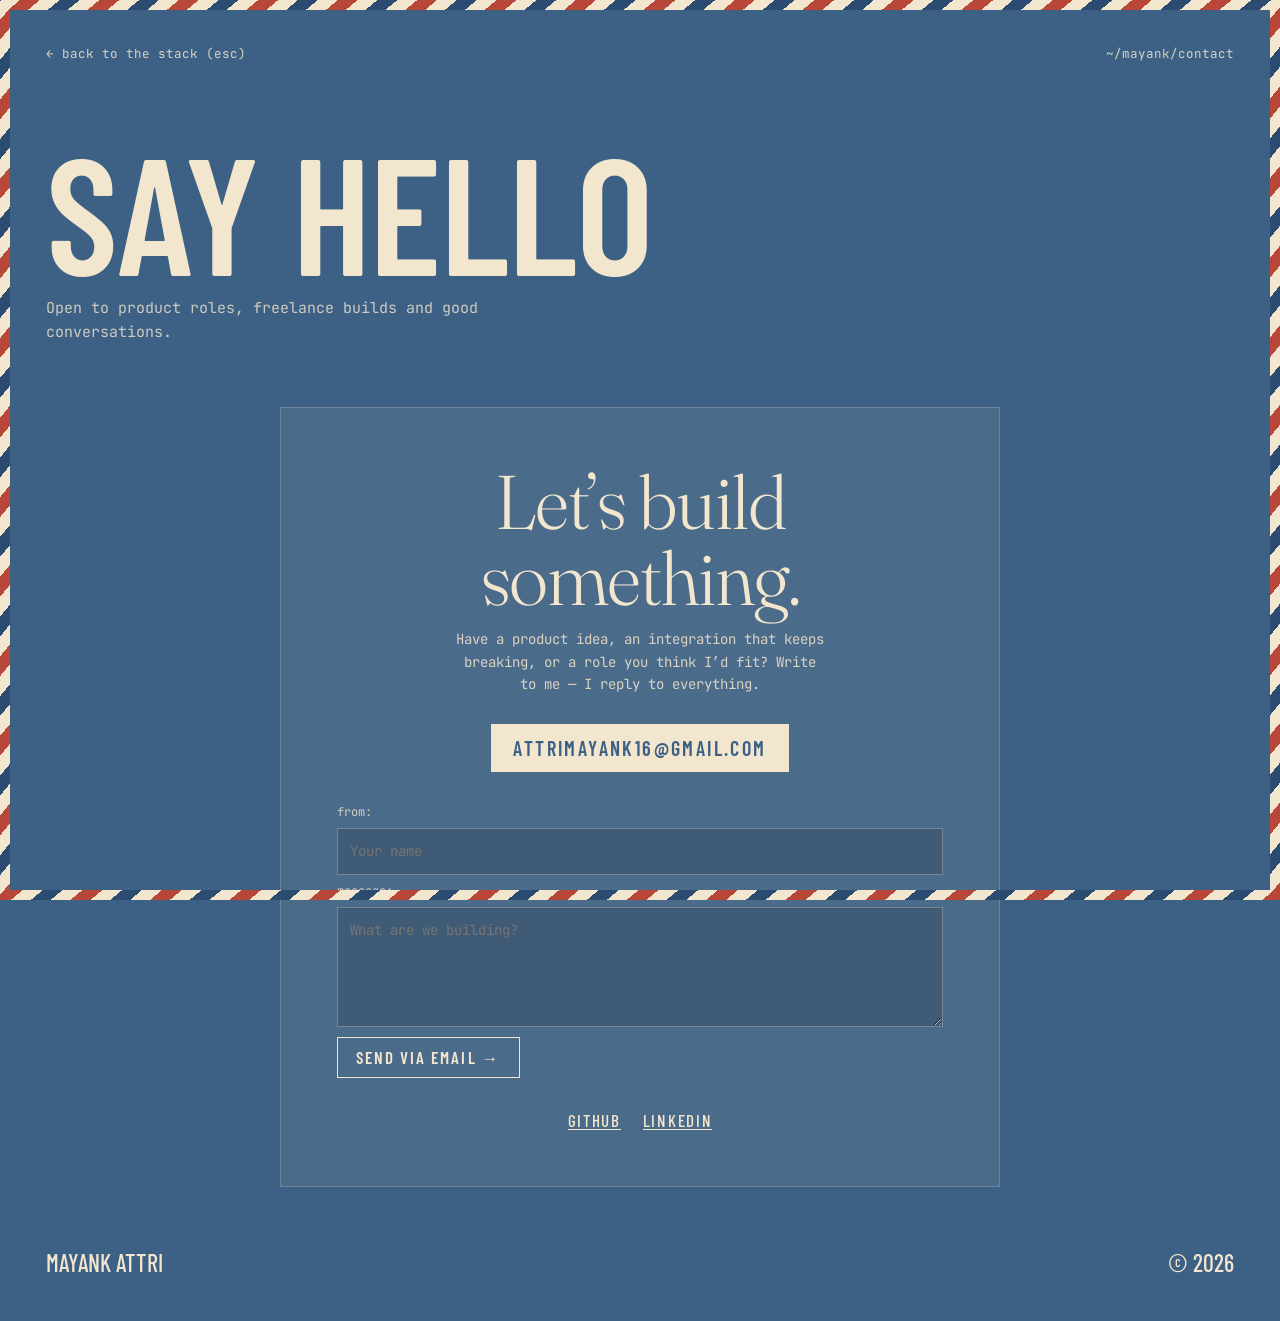
==== contact.html @ 4589645f "Portfolio site: six 3D views, projects, experience and lab Plain HTML/CSS/JS portfolio with a switch" ====
<!doctype html>
<html lang="en">
<head>
  <meta charset="utf-8">
  <meta name="viewport" content="width=device-width, initial-scale=1">
  <title>Contact | Mayank Attri</title>
  <meta name="description" content="Open to product roles, freelance builds and good conversations.">
  <link rel="preconnect" href="https://fonts.googleapis.com">
  <link rel="preconnect" href="https://fonts.gstatic.com" crossorigin>
  <link rel="stylesheet" href="https://fonts.googleapis.com/css2?family=Barlow+Condensed:wght@400;500;600;700&family=JetBrains+Mono:wght@400;500&family=Fraunces:opsz,wght@9..144,300&display=swap">
  <link rel="icon" href="favicon.svg" type="image/svg+xml">
  <link rel="stylesheet" href="css/base.css?v=10">
  <link rel="stylesheet" href="css/room.css?v=10">
  <script src="js/data.js?v=10" defer></script>
  <script src="js/room.js?v=10" defer></script>
</head>
<body class="room room-contact" data-room="contact">
  <header class="room-head">
    <a class="back" href="index.html">← back to the stack <span aria-hidden="true">(esc)</span></a>
    <span>~/mayank/contact</span>
  </header>
  <main>
    <h1>Say hello</h1>
    <p class="lede">Open to product roles, freelance builds and good conversations.</p>
    <div class="content" id="content"></div>
  </main>
  <footer class="room-foot">
    <span>Mayank Attri</span>
    <span>© 2026</span>
  </footer>
</body>
</html>
---- css/base.css ----
/* Shared tokens, fonts and resets for every page. */
@view-transition { navigation: auto; }

:root {
  --paper: #efe5d6;
  --paper-2: #e4d7c5;
  --ink: #3b3b39;
  --line: rgb(59 59 57 / 0.13);
  --shadow: rgb(40 30 20 / 0.28);

  --c-projects: #242320;
  --c-work: #ad4a3b;
  --c-toolkit: #75496e;
  --c-lab: #c37746;
  --c-contact: #3d6184;
  --gold: #c9a95c;
  --cream: #f3e6cf;
  --tape: rgb(222 196 150 / 0.92);
  --ok: #6f8f4e;

  --gutter: clamp(16px, 3vw, 36px);
  --label: "Barlow Condensed", "Arial Narrow", sans-serif;
  --mono: "JetBrains Mono", ui-monospace, "SFMono-Regular", Consolas, monospace;
  --serif: "Fraunces", Georgia, serif;
  color-scheme: light;
}

/* Night shift: the paving goes dark, the boxes keep their colours. */
@media (prefers-color-scheme: dark) {
  :root:not([data-theme="light"]) {
    --paper: #1b1a18;
    --paper-2: #25231f;
    --ink: #e9dfcf;
    --line: rgb(239 229 214 / 0.08);
    --shadow: rgb(0 0 0 / 0.55);
    color-scheme: dark;
  }
}
:root[data-theme="dark"] {
  --paper: #1b1a18;
  --paper-2: #25231f;
  --ink: #e9dfcf;
  --line: rgb(239 229 214 / 0.08);
  --shadow: rgb(0 0 0 / 0.55);
  color-scheme: dark;
}

*, *::before, *::after { box-sizing: border-box; }
html, body { margin: 0; }
body {
  background: var(--paper);
  color: var(--ink);
  font-family: var(--label);
  -webkit-font-smoothing: antialiased;
  text-rendering: optimizeLegibility;
}
a { color: inherit; }
:focus-visible { outline: 2px solid var(--gold); outline-offset: 3px; }
::selection { background: var(--ink); color: var(--paper); }

.sr-only {
  position: absolute; width: 1px; height: 1px; padding: 0; margin: -1px;
  overflow: hidden; clip: rect(0 0 0 0); white-space: nowrap; border: 0;
}

@media (prefers-reduced-motion: reduce) {
  *, *::before, *::after { animation: none !important; transition: none !important; }
  @view-transition { navigation: none; }
}
---- css/room.css ----
/* Inner pages ("rooms"): each one is the inside of its box,
   painted in that box's colour. */

.room {
  --bg: var(--c-projects);
  --fg: var(--cream);
  --accent: var(--gold);
  min-height: 100svh;
  background: var(--bg);
  color: var(--fg);
  padding: var(--gutter);
  display: flex;
  flex-direction: column;
}

.room-head {
  display: flex;
  justify-content: space-between;
  align-items: center;
  gap: 16px;
  font: 400 12.5px/1.2 var(--mono);
  opacity: 0.85;
}
.back { text-decoration: none; }
.back:hover { text-decoration: underline; text-underline-offset: 4px; }

.room h1 {
  margin: clamp(40px, 9vh, 110px) 0 18px;
  font: 600 clamp(64px, 13vw, 176px) / 0.82 var(--label);
  letter-spacing: -0.005em;
  text-transform: uppercase;
  color: var(--accent);
}
.lede {
  margin: 0 0 clamp(32px, 7vh, 72px);
  max-width: 58ch;
  font: 400 15px/1.6 var(--mono);
  opacity: 0.8;
}
.content { flex: 1; }
.room-foot {
  margin-top: 64px;
  display: flex;
  justify-content: space-between;
  font: 500 clamp(1.1rem, 0.9rem + 0.8vw, 1.5rem) / 1 var(--label);
  text-transform: uppercase;
}

/* ---------- projects ---------- */
.room-projects { --bg: var(--c-projects); --fg: #efe5d6; --accent: var(--gold); }
.cards {
  display: grid;
  grid-template-columns: repeat(auto-fill, minmax(min(100%, 300px), 1fr));
  gap: 18px;
}
.card {
  display: flex;
  flex-direction: column;
  gap: 12px;
  padding: 22px;
  border: 1px solid color-mix(in oklab, var(--gold), transparent 65%);
  outline: 1px solid color-mix(in oklab, var(--gold), transparent 85%);
  outline-offset: -7px;
  transition: border-color 0.2s, translate 0.2s;
}
.card:hover { border-color: var(--gold); translate: 0 -3px; }
.card-top { display: flex; justify-content: space-between; align-items: center; font: 400 12px/1 var(--mono); opacity: 0.75; }
.chip {
  padding: 4px 7px;
  background: var(--gold);
  color: var(--c-projects);
  font: 600 11px/1 var(--label);
  letter-spacing: 0.14em;
  text-transform: uppercase;
}
.chip.wip { background: transparent; color: var(--gold); box-shadow: inset 0 0 0 1px var(--gold); }
.card h2 { margin: 0; font: 600 30px/1 var(--label); letter-spacing: 0.02em; color: var(--gold); }
.card p { margin: 0; font: 400 13.5px/1.6 var(--mono); opacity: 0.85; flex: 1; }
.tags { display: flex; flex-wrap: wrap; gap: 6px; margin: 0; padding: 0; list-style: none; }
.tags li { font: 400 11.5px/1 var(--mono); padding: 5px 8px; background: rgb(255 255 255 / 0.06); }
.card-links { display: flex; gap: 16px; font: 500 15px/1 var(--label); letter-spacing: 0.1em; text-transform: uppercase; }
.card-links a { text-decoration: none; border-bottom: 1px solid var(--gold); color: var(--gold); }

/* ---------- experience ---------- */
.room-work { --bg: var(--c-work); --fg: var(--cream); --accent: var(--cream); }
.jobs { margin: 0; padding: 0; list-style: none; border-top: 1px dashed rgb(243 230 207 / 0.4); }
.job {
  display: grid;
  grid-template-columns: minmax(120px, 200px) 1fr;
  gap: 8px 32px;
  padding: 26px 0;
  border-bottom: 1px dashed rgb(243 230 207 / 0.4);
}
.job .period { font: 400 13px/1.6 var(--mono); opacity: 0.8; }
.job h2 { margin: 0 0 4px; font: 600 32px/1 var(--label); text-transform: uppercase; letter-spacing: 0.02em; }
.job .org { font: 400 13px/1.4 var(--mono); opacity: 0.8; }
.job ul { margin: 12px 0 0; padding-left: 18px; font: 400 14px/1.65 var(--mono); }
@media (max-width: 600px) { .job { grid-template-columns: 1fr; } }

/* ---------- toolkit ---------- */
.room-toolkit { --bg: var(--c-toolkit); --fg: var(--cream); --accent: var(--cream); }
.groups { display: grid; grid-template-columns: repeat(auto-fill, minmax(min(100%, 260px), 1fr)); gap: 36px 28px; }
.group h2 { margin: 0 0 14px; font: 400 13px/1 var(--mono); opacity: 0.8; }
.group h2::before { content: "// "; opacity: 0.6; }
.stickers { display: flex; flex-wrap: wrap; gap: 10px; margin: 0; padding: 0; list-style: none; }
.stickers li {
  padding: 8px 12px 7px;
  background: var(--cream);
  color: var(--c-toolkit);
  font: 600 17px/1 var(--label);
  letter-spacing: 0.05em;
  text-transform: uppercase;
  rotate: var(--r, 0deg);
  box-shadow: 0 2px 0 rgb(0 0 0 / 0.18);
  transition: rotate 0.2s;
}
.stickers li:hover { rotate: 0deg; }

/* ---------- contact: the inside of the air-mail parcel ---------- */
.room-contact { --bg: var(--c-contact); --fg: var(--cream); --accent: var(--cream); position: relative; }
.room-contact::before {
  content: "";
  position: fixed;
  inset: 0;
  pointer-events: none;
  border: 10px solid transparent;
  border-image: repeating-linear-gradient(-45deg, #b8473a 0 14px, var(--cream) 0 28px, #2b4c70 0 42px, var(--cream) 0 56px) 12;
  z-index: 3;
}
.room-contact { padding: calc(var(--gutter) + 10px); }
.letter {
  max-width: 720px;
  margin: 0 auto;
  padding: clamp(24px, 5vw, 56px);
  background: rgb(243 230 207 / 0.08);
  border: 1px solid rgb(243 230 207 / 0.2);
  text-align: center;
}
.letter h2 { margin: 0 0 12px; font: 300 clamp(40px, 7vw, 76px)/1 var(--serif); letter-spacing: -0.02em; }
.letter p { margin: 0 auto 28px; max-width: 46ch; font: 400 14px/1.6 var(--mono); opacity: 0.85; }
.mail-btn {
  display: inline-block;
  padding: 14px 22px;
  background: var(--cream);
  color: var(--c-contact);
  text-decoration: none;
  font: 600 20px/1 var(--label);
  letter-spacing: 0.12em;
  text-transform: uppercase;
}
.mail-btn:hover { background: #fff; }
.compose { display: grid; gap: 10px; margin: 34px 0 0; text-align: left; }
.compose label { font: 400 12px/1 var(--mono); opacity: 0.8; }
.compose input, .compose textarea {
  width: 100%;
  padding: 12px;
  background: rgb(0 0 0 / 0.15);
  border: 1px solid rgb(243 230 207 / 0.3);
  color: var(--cream);
  font: 400 14px/1.5 var(--mono);
  border-radius: 0;
}
.compose textarea { min-height: 120px; resize: vertical; }
.compose button {
  justify-self: start;
  padding: 11px 18px;
  background: transparent;
  border: 1px solid var(--cream);
  color: var(--cream);
  font: 600 17px/1 var(--label);
  letter-spacing: 0.12em;
  text-transform: uppercase;
  cursor: pointer;
}
.compose button:hover { background: var(--cream); color: var(--c-contact); }
.elsewhere { display: flex; justify-content: center; flex-wrap: wrap; gap: 22px; margin-top: 34px; font: 500 17px/1 var(--label); letter-spacing: 0.1em; text-transform: uppercase; }
.elsewhere a { text-decoration: none; border-bottom: 1px solid currentColor; }

/* ---------- experience extras ---------- */
.job .nda { margin: 10px 0 0; font: italic 400 13px/1.5 var(--mono); opacity: 0.7; }
.edu { margin-top: 40px; }
.edu h2 { margin: 0 0 8px; font: 400 13px/1 var(--mono); opacity: 0.8; }
.edu h2::before { content: "// "; opacity: 0.6; }
.edu p { margin: 0; font: 600 26px/1.1 var(--label); text-transform: uppercase; }
.edu p.org { margin-top: 6px; font: 400 13px/1.4 var(--mono); text-transform: none; opacity: 0.8; }

/* ---------- lab: the orange box, opened ---------- */
.room-lab { --bg: var(--c-lab); --fg: #2b1a0e; --accent: #2b1a0e; }
.experiments { display: grid; grid-template-columns: repeat(auto-fill, minmax(min(100%, 340px), 1fr)); gap: 20px; }
.experiment {
  position: relative;
  display: grid;
  gap: 12px;
  align-content: start;
  padding: 26px 22px 22px;
  background: var(--cream);
  color: #2b1a0e;
  box-shadow: 0 3px 0 rgb(0 0 0 / 0.15);
}
.experiment::before {
  content: "";
  position: absolute;
  top: -9px;
  left: 50%;
  width: 90px;
  height: 20px;
  translate: -50% 0;
  rotate: -2deg;
  background: var(--tape);
}
.exp-id { font: 500 11px/1 var(--mono); letter-spacing: 0.14em; color: var(--c-lab); }
.experiment h2 { margin: 0; font: 600 30px/1 var(--label); text-transform: uppercase; }
.experiment p { margin: 0; font: 400 13.5px/1.6 var(--mono); }
.experiment .tags li { background: rgb(195 119 70 / 0.16); }
.experiment .card-links a { color: var(--c-lab); border-color: var(--c-lab); }
.certs { margin-top: 44px; }
.certs h2 { margin: 0 0 12px; font: 400 13px/1 var(--mono); }
.certs h2::before { content: "// "; opacity: 0.6; }
.certs ul { margin: 0; padding-left: 18px; font: 400 14px/1.9 var(--mono); }
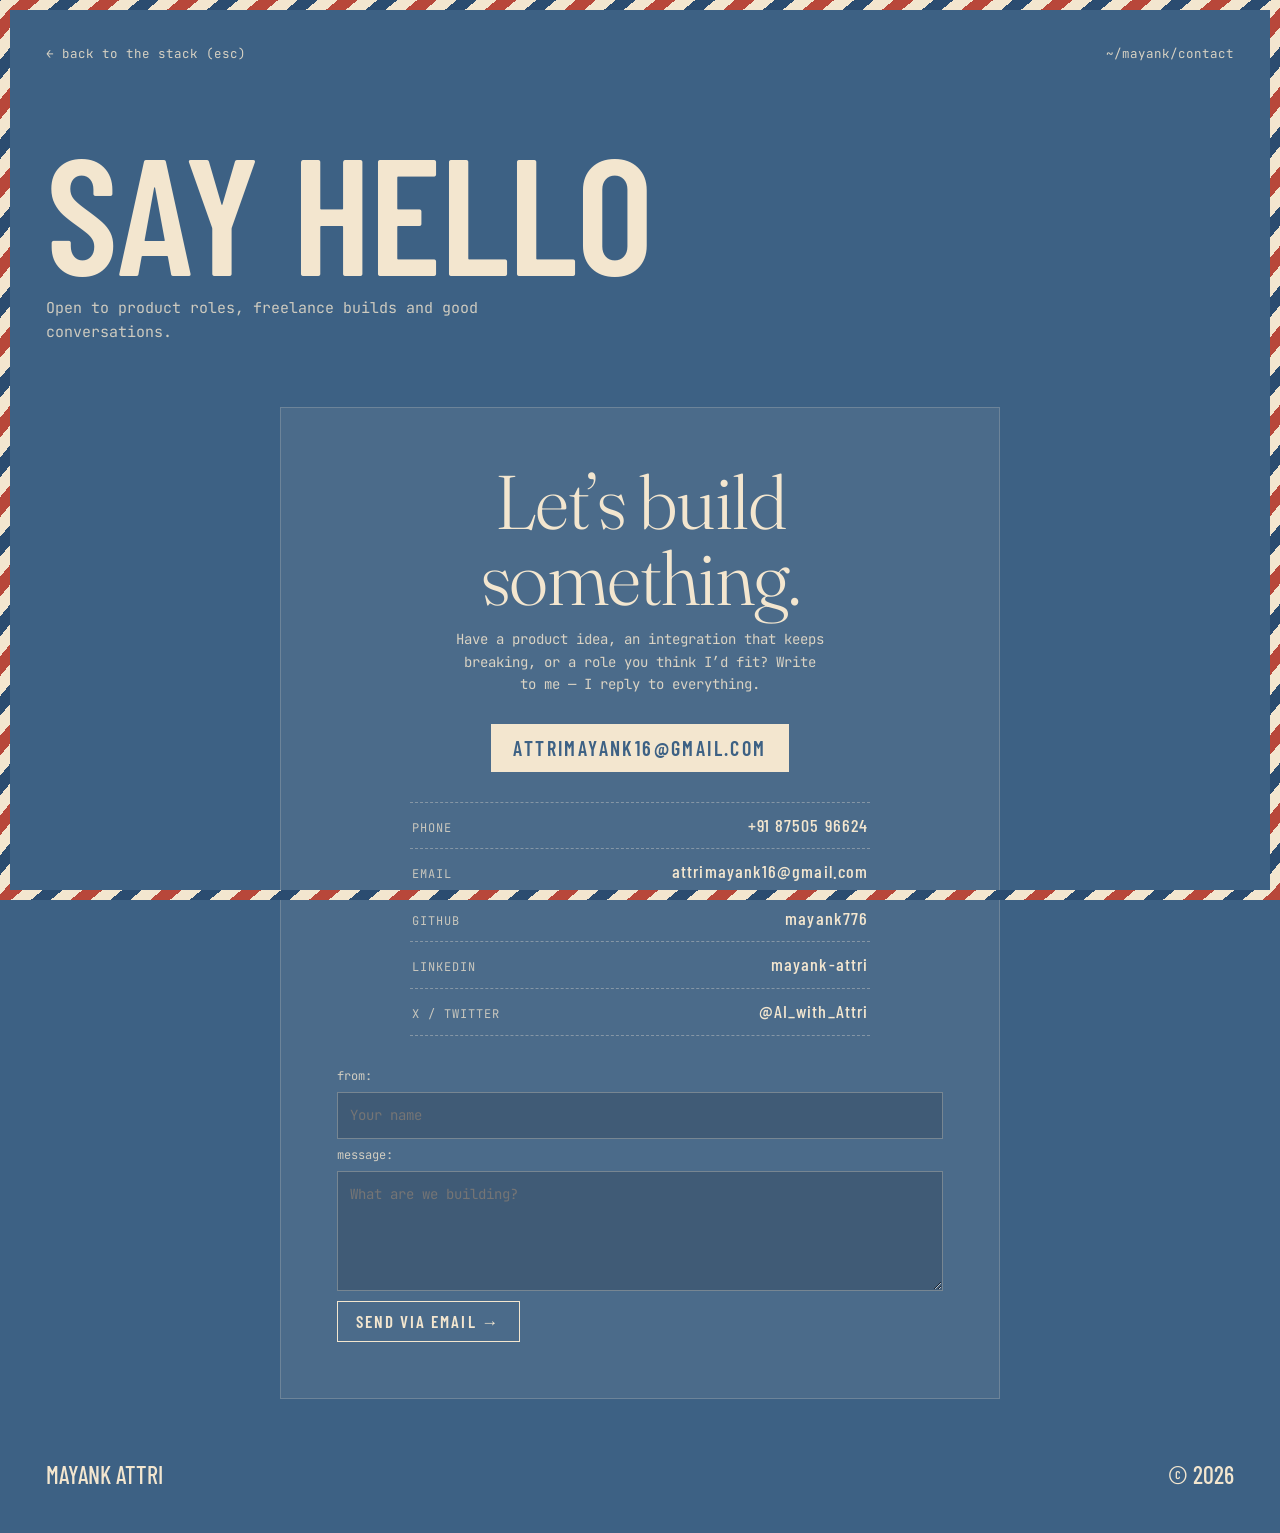
==== commit 59b4f9c7: "Lab: interactive big-ideas topics; Contact: phone, email and socials - Lab is now three switchable i" ====
--- a/contact.html
+++ b/contact.html
@@ -9,10 +9,10 @@
   <link rel="preconnect" href="https://fonts.gstatic.com" crossorigin>
   <link rel="stylesheet" href="https://fonts.googleapis.com/css2?family=Barlow+Condensed:wght@400;500;600;700&family=JetBrains+Mono:wght@400;500&family=Fraunces:opsz,wght@9..144,300&display=swap">
   <link rel="icon" href="favicon.svg" type="image/svg+xml">
-  <link rel="stylesheet" href="css/base.css?v=10">
-  <link rel="stylesheet" href="css/room.css?v=10">
-  <script src="js/data.js?v=10" defer></script>
-  <script src="js/room.js?v=10" defer></script>
+  <link rel="stylesheet" href="css/base.css?v=14">
+  <link rel="stylesheet" href="css/room.css?v=14">
+  <script src="js/data.js?v=14" defer></script>
+  <script src="js/room.js?v=14" defer></script>
 </head>
 <body class="room room-contact" data-room="contact">
   <header class="room-head">
--- a/css/room.css
+++ b/css/room.css
@@ -186,34 +186,87 @@
 
 /* ---------- lab: the orange box, opened ---------- */
 .room-lab { --bg: var(--c-lab); --fg: #2b1a0e; --accent: #2b1a0e; }
-.experiments { display: grid; grid-template-columns: repeat(auto-fill, minmax(min(100%, 340px), 1fr)); gap: 20px; }
-.experiment {
-  position: relative;
-  display: grid;
-  gap: 12px;
-  align-content: start;
-  padding: 26px 22px 22px;
-  background: var(--cream);
-  color: #2b1a0e;
+/* Lab topics: tabs on top, one idea open below, stepped cards inside */
+.topic-tabs { display: grid; grid-template-columns: repeat(auto-fit, minmax(min(100%, 230px), 1fr)); gap: 16px; }
+.topic-tab {
+  position: relative; display: grid; gap: 6px; align-content: start; text-align: left;
+  padding: 24px 20px 18px; border: 0; border-left: 6px solid var(--tc);
+  background: var(--cream); color: #2b1a0e; cursor: pointer;
   box-shadow: 0 3px 0 rgb(0 0 0 / 0.15);
-}
-.experiment::before {
-  content: "";
-  position: absolute;
-  top: -9px;
-  left: 50%;
-  width: 90px;
-  height: 20px;
-  translate: -50% 0;
-  rotate: -2deg;
-  background: var(--tape);
-}
-.exp-id { font: 500 11px/1 var(--mono); letter-spacing: 0.14em; color: var(--c-lab); }
-.experiment h2 { margin: 0; font: 600 30px/1 var(--label); text-transform: uppercase; }
-.experiment p { margin: 0; font: 400 13.5px/1.6 var(--mono); }
-.experiment .tags li { background: rgb(195 119 70 / 0.16); }
-.experiment .card-links a { color: var(--c-lab); border-color: var(--c-lab); }
-.certs { margin-top: 44px; }
-.certs h2 { margin: 0 0 12px; font: 400 13px/1 var(--mono); }
-.certs h2::before { content: "// "; opacity: 0.6; }
-.certs ul { margin: 0; padding-left: 18px; font: 400 14px/1.9 var(--mono); }
+  transition: transform .25s cubic-bezier(.2,.8,.2,1), background .25s, color .25s, box-shadow .25s;
+}
+.topic-tab:nth-child(odd) { rotate: -0.6deg; }
+.topic-tab:nth-child(even) { rotate: 0.5deg; }
+.topic-tab::before { content: ""; position: absolute; top: -9px; left: 50%; width: 74px; height: 18px; translate: -50% 0; rotate: -2deg; background: var(--tape); }
+.topic-tab:hover { transform: translateY(-3px); }
+.topic-tab[aria-selected="true"] { background: var(--tc); color: var(--cream); transform: translateY(-5px); box-shadow: 0 10px 0 rgb(0 0 0 / 0.18); }
+.tt-num { font: 500 11px/1 var(--mono); letter-spacing: .14em; opacity: .7; }
+.tt-title { font: 600 30px/1 var(--label); text-transform: uppercase; }
+.tt-hook { font: 400 12.5px/1.5 var(--mono); opacity: .85; }
+.tt-count { margin-top: 6px; font: 500 11px/1 var(--mono); letter-spacing: .1em; text-transform: uppercase; opacity: .6; }
+
+.topic {
+  margin-top: 34px; padding: clamp(22px, 4vw, 44px);
+  background: var(--cream); color: #2b1a0e; border-top: 8px solid var(--tc);
+  box-shadow: 0 4px 0 rgb(0 0 0 / 0.15);
+  animation: topic-in .45s cubic-bezier(.2,.8,.2,1);
+}
+@keyframes topic-in { from { opacity: 0; transform: translateY(10px); } }
+.topic-src { margin: 0 0 10px; font: 400 12px/1.5 var(--mono); opacity: .75; }
+.topic-src a { color: inherit; text-underline-offset: 3px; }
+.topic-head h2 { margin: 0; font: 600 clamp(44px, 7vw, 84px)/.9 var(--label); text-transform: uppercase; color: var(--tc); }
+.topic-hook { margin: 10px 0 26px; font: 300 clamp(18px, 2vw, 22px)/1.4 var(--serif); }
+
+.rail { list-style: none; margin: 0; padding: 0; display: grid; grid-template-columns: repeat(auto-fit, minmax(min(100%, 140px), 1fr)); gap: 8px; }
+.rail-step {
+  width: 100%; height: 100%; display: grid; gap: 6px; align-content: start; text-align: left;
+  padding: 10px 12px; border: 1.5px solid rgb(43 26 14 / 0.18); background: transparent; color: inherit; cursor: pointer;
+  transition: background .2s, border-color .2s, color .2s;
+}
+.rail-step b { font: 500 11px/1 var(--mono); letter-spacing: .12em; color: var(--tc); }
+.rail-step span { font: 600 17px/1.05 var(--label); text-transform: uppercase; }
+.rail-step:hover { border-color: var(--tc); }
+.rail-step.seen b::after { content: " ✓"; }
+.rail-step[aria-current="step"] { background: var(--tc); border-color: var(--tc); color: var(--cream); }
+.rail-step[aria-current="step"] b { color: var(--cream); }
+
+.step-card {
+  margin-top: 16px; padding: clamp(20px, 3vw, 32px); background: #fbf5e9; border: 1.5px solid rgb(43 26 14 / 0.12);
+  animation: step-in .35s cubic-bezier(.2,.8,.2,1);
+}
+@keyframes step-in { from { opacity: 0; transform: translateX(14px); } }
+.sc-meta { display: flex; align-items: center; gap: 14px; font: 500 11px/1 var(--mono); letter-spacing: .14em; color: var(--tc); }
+.sc-bar { flex: 1; height: 4px; background: rgb(43 26 14 / 0.1); }
+.sc-bar i { display: block; height: 100%; background: var(--tc); transition: width .4s; }
+.step-card h3 { margin: 16px 0 10px; font: 600 clamp(32px, 4.4vw, 46px)/1 var(--label); text-transform: uppercase; }
+.step-card p { margin: 0 0 16px; max-width: 60ch; font: 300 clamp(17px, 1.8vw, 20px)/1.6 var(--serif); }
+.topic .tags li { background: color-mix(in srgb, var(--tc) 14%, transparent); color: #2b1a0e; }
+.sc-nav { display: flex; justify-content: space-between; gap: 10px; margin-top: 20px; }
+.sc-btn {
+  padding: 11px 16px; border: 1.5px solid #2b1a0e; background: transparent; color: #2b1a0e;
+  font: 500 12.5px/1 var(--mono); letter-spacing: .06em; cursor: pointer; transition: background .2s, color .2s;
+}
+.sc-btn:hover:not(:disabled) { background: #2b1a0e; color: var(--cream); }
+.sc-btn.primary { background: var(--tc); border-color: var(--tc); color: var(--cream); }
+.sc-btn.primary:hover { filter: brightness(1.1); background: var(--tc); }
+.sc-btn:disabled { opacity: .3; cursor: default; }
+
+.try { display: flex; align-items: center; gap: 14px; margin-top: 14px; padding: 12px 14px; background: #2b1a0e; color: var(--cream); font: 400 13px/1.4 var(--mono); flex-wrap: wrap; }
+.try span { font-size: 11px; letter-spacing: .14em; text-transform: uppercase; opacity: .6; }
+.try code { flex: 1; min-width: 0; overflow-wrap: anywhere; }
+.copy { padding: 6px 10px; border: 1px solid rgb(243 230 207 / 0.4); background: none; color: inherit; font: inherit; font-size: 12px; cursor: pointer; }
+.copy:hover { background: var(--cream); color: #2b1a0e; }
+
+.vision { margin-top: 30px; padding-top: 22px; border-top: 1px dashed rgb(43 26 14 / 0.3); }
+.vision h2 { margin: 0 0 12px; font: 400 13px/1 var(--mono); }
+.vision h2::before { content: "// "; opacity: .6; }
+.vision p { max-width: 62ch; margin: 0 0 18px; font: 300 clamp(19px, 2.2vw, 24px)/1.5 var(--serif); }
+.watch { display: inline-block; font: 500 13px/1 var(--mono); color: var(--tc); text-decoration: none; border-bottom: 1.5px solid currentColor; padding-bottom: 3px; }
+.watch:hover { opacity: .7; }
+@media (prefers-reduced-motion: reduce) { .topic, .step-card { animation: none; } }
+.details { list-style: none; margin: 30px auto 0; padding: 0; max-width: 460px; text-align: left; }
+.details li { display: flex; justify-content: space-between; align-items: baseline; gap: 16px; padding: 12px 2px; border-bottom: 1px dashed rgb(239 229 214 / 0.35); }
+.details li:first-child { border-top: 1px dashed rgb(239 229 214 / 0.35); }
+.details span { font: 400 12px/1 var(--mono); letter-spacing: 0.08em; text-transform: uppercase; opacity: 0.75; }
+.details a { font: 500 18px/1.2 var(--label); letter-spacing: 0.06em; color: inherit; text-decoration: none; overflow-wrap: anywhere; text-align: right; }
+.details a:hover { text-decoration: underline; text-underline-offset: 4px; }
